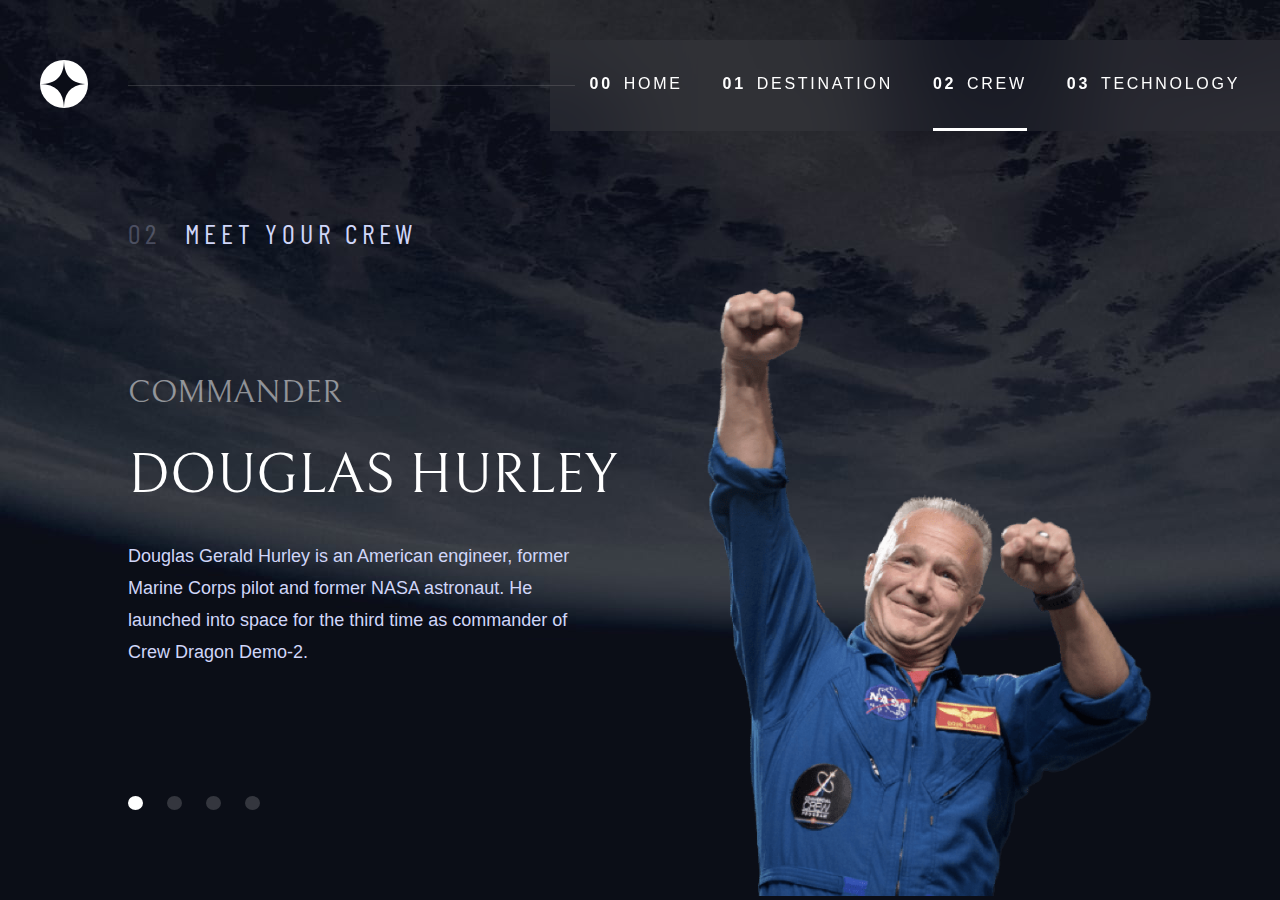
==== src/crew.html @ 6f68a26a "Add crew bios for desktop" ====
<!DOCTYPE html>
<html lang="en">
<head>
  <meta charset="UTF-8">
  <meta name="viewport" content="width=device-width, initial-scale=1.0">

  <link rel="icon" type="image/png" sizes="32x32" href="./assets/favicon-32x32.png">
  <link rel="stylesheet" href="./assets/styles.css">
  <link rel="stylesheet" href="https://fonts.googleapis.com/css2?family=Barlow+Condensed:wght@400;500&family=Bellefair&display=swap">

  <script src="./assets/main.js"></script>

  <title>Frontend Mentor | Space tourism website</title>
</head>
<body class="crew-data">
  
    <section class="header">
      <header>
        <div><img class="logo" src="./assets/shared/logo.svg" alt=""></div>
        <div class="separator"></div>
        <nav>
          <ul id="menu">
            <li><a href="index.html"><span>00</span>Home</a></li>
            <li><a href="destination.html"><span>01</span>Destination</a></li>
            <li class="active"><a href="crew.html"><span>02</span>Crew</a></li>
            <li><a href="technology.html"><span>03</span>Technology</a></li>
          </ul>
          <a href="javascript:void(0);" onclick="showMenu()">
            <div id="menu-icon" class="menu-icon"></div>
          </a>
        </nav>
      </header>
    </section>
  
    <section class="content">
      <h5><span class="faded-more">02</span>Meet your crew</h5>
  
      <article id="commander" class="crew active">
        <div class="details">
          <h4 class="faded-some">Commander</h4>
          <h3>Douglas Hurley</h3>
  
          <p>
            Douglas Gerald Hurley is an American engineer, former Marine Corps pilot
            and former NASA astronaut. He launched into space for the third time as
            commander of Crew Dragon Demo-2.
          </p>
  
          <ul class="slider-1">
            <a href="#" onclick="showCrewMember('commander')">
              <li class="active"></li>
            </a>
            <a href="#" onclick="showCrewMember('specialist')">
              <li></li>
            </a>
            <a href="#" onclick="showCrewMember('pilot')">
              <li></li>
            </a>
            <a href="#" onclick="showCrewMember('engineer')">
              <li></li>
            </a>
          </ul>
        </div>
  
        <div class="image">
          <img src="./assets/crew/image-douglas-hurley.png" alt="Douglas Hurley">
        </div>
      </article>
  
      <article id="specialist" class="crew">
        <div class="details">
          <h4 class="faded-some">Mission Specialist</h4>
          <h3>Mark Shuttleworth</h3>
  
          <p>
            Mark Richard Shuttleworth is the founder and CEO of Canonical, the company behind
            the Linux-based Ubuntu operating system. Shuttleworth became the first South
            African to travel to space as a space tourist.
          </p>
  
          <ul class="slider-1">
            <a href="#" onclick="showCrewMember('commander')">
              <li></li>
            </a>
            <a href="#" onclick="showCrewMember('specialist')">
              <li class="active"></li>
            </a>
            <a href="#" onclick="showCrewMember('pilot')">
              <li></li>
            </a>
            <a href="#" onclick="showCrewMember('engineer')">
              <li></li>
            </a>
          </ul>
        </div>
  
        <div class="image">
          <img src="./assets/crew/image-mark-shuttleworth.png" alt="Mark Shuttleworth">
        </div>
      </article>
  
      <article id="pilot" class="crew">
        <div class="details">
          <h4 class="faded-some">Pilot</h4>
          <h3>Victor Glover</h3>
  
          <p>
            Pilot on the first operational flight of the SpaceX Crew Dragon to the
            International Space Station. Glover is a commander in the U.S. Navy where
            he pilots an F/A-18.He was a crew member of Expedition 64, and served as a
            station systems flight engineer.
          </p>
  
          <ul class="slider-1">
            <a href="#" onclick="showCrewMember('commander')">
              <li></li>
            </a>
            <a href="#" onclick="showCrewMember('specialist')">
              <li></li>
            </a>
            <a href="#" onclick="showCrewMember('pilot')">
              <li class="active"></li>
            </a>
            <a href="#" onclick="showCrewMember('engineer')">
              <li></li>
            </a>
          </ul>
        </div>
  
        <div class="image">
          <img src="./assets/crew/image-victor-glover.png" alt="Victor Glover">
        </div>
      </article>
  
      <article id="engineer" class="crew">
        <div class="details">
          <h4 class="faded-some">Flight Engineer</h4>
          <h3>Anousheh Ansari</h3>
  
          <p>
            Anousheh Ansari is an Iranian American engineer and co-founder of Prodea Systems.
            Ansari was the fourth self-funded space tourist, the first self-funded woman to
            fly to the ISS, and the first Iranian in space.
          </p>
  
          <ul class="slider-1">
            <a href="#" onclick="showCrewMember('commander')">
              <li></li>
            </a>
            <a href="#" onclick="showCrewMember('specialist')">
              <li></li>
            </a>
            <a href="#" onclick="showCrewMember('pilot')">
              <li></li>
            </a>
            <a href="#" onclick="showCrewMember('engineer')">
              <li class="active"></li>
            </a>
          </ul>
        </div>
  
        <div class="image">
          <img src="./assets/crew/image-anousheh-ansari.png" alt="Anousheh Ansari">
        </div>
      </article>
    </section>

</body>
</html>
---- src/assets/styles.css ----
:root {
    --color-primary: #FFFFFF;
    --color-accent: #D0D6F9;
    --color-gray: #979797;
    --color-background: #0B0D17;

    --menu-blur: blur(40px);
}

/*
 *********   *********    *******    *********  ********** 
 *********   *********   *********   *********  ********** 
 **      **  **         **           **             **     
 **      **  **         **           **             **     
 ********    ********    ********    ********       **     
 ********    ********     ********   ********       **     
 **      **  **                  **  **             **     
 **      **  **                  **  **             **     
 **      **  *********   *********   *********      **     
 **      **  *********    *******    *********      **     
*/

*, *::before, *::after {
    margin: 0;
    padding: 0;
    box-sizing: border-box;
}

/*
 *********     *****      *******    ********* 
 *********    *******    *********   ********* 
 **      **  **     **  **           **        
 **      **  **     **  **           **        
 ********    *********   ********    ********  
 ********    *********    ********   ********  
 **      **  **     **           **  **        
 **      **  **     **           **  **        
 *********   **     **   *********   ********* 
 *********   **     **    *******    ********* 
*/

html {
    height: 100%;
}

body {
    min-height: 100%;
    font-family: 'Barlow', sans-serif;
    font-weight: 200;
    color: var(--color-primary);
    background-color: var(--color-background);
    background-size: cover;
}

a {
    color: inherit;
    text-decoration: none;
}

button {
    width: 274px;
    height: 274px;
    color: var(--color-background);
    background-color: var(--color-primary);
    border: 0;
    border-radius: 50%;
    font-family: 'Bellefair', serif;
    font-size: 2rem;
    text-transform: uppercase;
}

button:hover {
    box-shadow: 
        rgba(255 255 255 / 10.36%)
        0 0 0 88px;
    cursor: pointer;
}

h1, h2, h3, h4 {
    font-family: 'Bellefair', serif;
}

h1, h2, h3, h4, h5 {
    font-weight: normal;
    text-transform: uppercase;
}

h1 {
    font-size: 150px;
}

h2 {
    font-size: 100px;
}

h3 {
    font-size: 3.5rem;
}

h4 {
    font-size: 2rem;
}

h5 {
    font-family: 'Barlow Condensed', sans-serif;
    font-size: 1.75rem;
    letter-spacing: 4.75px;
    color: var(--color-accent);
}

p {
    font-size: 1.125rem;
    line-height: 2rem;
    color: var(--color-accent);
}

ul {
    list-style: none;
}

/*
  ******     **            *****      *******      *******    *********    *******   
 ********    **           *******    *********    *********   *********   *********  
**      **   **          **     **  **           **           **         **          
**           **          **     **  **           **           **         **          
**           **          *********   ********     ********    ********    ********   
**           **          *********    ********     ********   ********     ********  
**           **          **     **           **           **  **                  ** 
**       **  **          **     **           **           **  **                  ** 
 *********   *********   **     **   *********    *********   *********   *********  
  *******    *********   **     **    *******      *******    *********    *******   
*/

body.home {
    background: 
        var(--color-background) 
        url("./home/background-home-desktop.jpg") 
        no-repeat;
}

body.destination-data {
    background: 
        var(--color-background) 
        url("./destination/background-destination-desktop.jpg") 
        no-repeat;
}

body.crew-data {
    display: flex;
    flex-direction: column;
    background: 
        var(--color-background) 
        url("./crew/background-crew-desktop.jpg") 
        no-repeat;
}

.faded-some {
    opacity: 0.5;
}

.faded-more {
    opacity: 0.25;
}

.subheading-1 {
    font-family: 'Bellefair', serif;
    font-size: 1.75rem;
    text-transform: uppercase;
}

.subheading-2 {
    font-family: 'Barlow Condensed', sans-serif;
    font-size: .875rem;
    text-transform: uppercase;
    letter-spacing: 2.35px;
}

.separator {
    width: 100%;
    height: 1px;
    background-color: var(--color-gray);
    opacity: .25;
}

.slider-1 {
    display: flex;
    gap: 1.5rem;
}

.slider-1 li {
    width: 15px;
    height: 14px;
    border-radius: 50%;
    background-color: var(--color-primary);
    opacity: 0.17;
}

.slider-1 li:hover {
    opacity: 0.5;
}

.slider-1 li.active {
    opacity: 1;
}

/*
 **      **  *********    *****    *********    *********  *********  
 **      **  *********   *******   **********   *********  *********  
 **      **  **         **     **  **       **  **         **      ** 
 **      **  **         **     **  **       **  **         **      ** 
 **********  ********   *********  **       **  ********   ********   
 **********  ********   *********  **       **  ********   ********   
 **      **  **         **     **  **       **  **         **      ** 
 **      **  **         **     **  **       **  **         **      ** 
 **      **  *********  **     **  **********   *********  **      ** 
 **      **  *********  **     **  *********    *********  **      ** 
*/

header {
    display: flex;
    justify-content: space-between;
    align-items: center;
    width: 100%;
    margin: 40px 0;
    font-size: 1rem;
    letter-spacing: 2.7px;
}

header .logo {
    margin: 0 40px;
}

header .separator {
    flex-grow: 2;
    margin-right: -2vw;
    z-index: 1;
}

nav {
    display: flex;
    justify-content: center;
    padding: 0 2.5rem;
    background-color: rgba(255, 255, 255, 0.04);
    backdrop-filter: var(--menu-blur);
    text-transform: uppercase;
}

nav span {
    padding-right: 11px;
    font-weight: bold;
}

nav ul {
    display: flex;
    gap: 2.5rem;
}

nav li {
    padding: 35px 0;
    border-bottom: 3px solid transparent;
    width: max-content;
}

nav a {
    height: 25px;
}

nav .menu-icon {
    display: none;
    position: relative;
}

nav .menu-icon,
nav .menu-icon::after,
nav .menu-icon::before {
    width: 24px;
    height: 3px;
    background-color: var(--color-accent);
}

nav .menu-icon::after,
nav .menu-icon::before {
    content: "";
    position: absolute;
    left: 0;
}

nav .menu-icon::before {
    top: -9px;
}

nav .menu-icon::after {
    top: 9px;
}

nav #menu.expanded {
    position: absolute;
    top: 0;
    left: 30%;
    right: 1px;
    bottom: 0;

    padding: 7rem 2rem 0;

    display: flex;
    flex-direction: column;
    gap: 0;

    font-size: 1rem;

    background-color: rgba(255,255,255,.04);
    backdrop-filter: var(--menu-blur);
}

nav #menu.expanded li {
    border: 0;
    padding: 1rem 0;
}

nav #menu.expanded span {
    display: inline-block;
}

nav #menu-icon.expanded {
    background-color: transparent;
}

nav #menu-icon.expanded:before {
    transform: translateY(9px) rotate(45deg);
}
  
nav #menu-icon.expanded:after {
    transform: translateY(-9px) rotate(-45deg);
}

nav #menu-icon.expanded div {
    transform: scale(0);
}

.tabs ul {
    display: flex;
    gap: 1.5rem;
}

.tabs li {
    font-size: 1rem;
    text-transform: uppercase;
    color: var(--color-accent);

    padding-bottom: 12px;
    border-bottom: 3px solid transparent;
}

.tabs li.active {
    color: var(--color-primary);
}

li.active,
nav li:active,
.tabs li:active {
    border-bottom-color: var(--color-primary);
}

nav li:hover,
.tabs li:hover {
    border-bottom-color: var(--color-gray);
}

/*
 **      **  *********  *********     *******   
 **      **  *********  *********    *********  
 **      **  **         **      **  **       ** 
 **      **  **         **      **  **       ** 
 **********  ********   ********    **       ** 
 **********  ********   ********    **       ** 
 **      **  **         **      **  **       ** 
 **      **  **         **      **  **       ** 
 **      **  *********  **      **   *********  
 **      **  *********  **      **    *******   
*/

.hero {
    display: flex;
    justify-content: space-around;
    margin: 25vh auto;
}

.hero div {
    display: flex;
    flex-direction: column;
    width: min-content;
}

/***/

section.content {
    display: flex;
    flex-direction: column;
    flex-grow: 1;
    gap: 3rem;
    width: 100vw;
    height: 100%;
    padding: 5vh 10vw 0;
}

.destination p {
    min-height: 8rem;
}

.crew-data .content > h5 {
    margin-bottom: -5rem;
}

.content > h5 > span {
    /* color: var(--color-primary); */
    padding-right: 1.5rem;
}

.content > article {
    display: grid;
    grid-template-columns: 1fr 1fr;
    align-items: center;
    gap: 7vw;
    flex-grow: 1;
}

article:not([class~='active']) {
    display: none;
}

article > .details {
    display: flex;
    flex-direction: column;
    gap: 2rem;
    /* for crew */
    align-self: end;
    margin-bottom: 10vh;
}

.details > h3 {
    width: max-content; /* for crew member name */
}

.destination .details p {
    margin: -1.5rem 0 2rem;
}

.crew .details p {
    width: 48ch;
    height: 14rem;
}

.travel-info {
    display: grid;
    grid-template-columns: 1fr 1fr;
    grid-template-rows: 1fr 1fr;
    grid-auto-flow: column;
}

.travel-info .subheading-2 {
    color: var(--color-accent);
}

.crew .image {
    text-align: right;
    align-self: end;
}

.crew img {
    max-width: 100%;
}

/*
 **        **  *********  *********    ********    *****   
 ***      ***  *********  **********   ********   *******  
 ****    ****  **         **       **     **     **     ** 
 ** **  ** **  **         **       **     **     **     ** 
 **  ****  **  ********   **       **     **     ********* 
 **   **   **  ********   **       **     **     ********* 
 **        **  **         **       **     **     **     ** 
 **        **  **         **       **     **     **     ** 
 **        **  *********  **********   ********  **     ** 
 **        **  *********  *********    ********  **     ** 
*/

/*
 ***       #####    #    ####   #      #####  ##### 
 *****       #     # #   #   #  #      #        #   
 *******     #    #####  ####   #      ####     #   
 *****       #    #   #  #   #  #      #        #   
 ***         #    #   #  ####   #####  #####    #   
 */

@media only screen and (max-width: 768px) {
    body.home {
        background-image: url("./home/background-home-tablet.jpg");
        background-position: bottom;
    }
    button {
        width: 242px;
        height: 242px;
    }
    button:hover {
        box-shadow: 
        rgba(255 255 255 / 10.36%)
        0 0 0 77px;
    }
    h5 {
        font-size: 1.25rem;
    }
    header {
        margin: auto;
    }
    header .separator {
        display: none;
    }
    nav {
        font-size: .875rem;
    }
    nav span {
        display: none;
    }
    .hero {
        flex-direction: column;
        align-items: center;
        row-gap: 8rem;
        margin: 10vh auto;
    }
    .hero div {
        align-items: center;
        row-gap: 2rem;
    }
    .hero p {
        font-size: 1rem;
        text-align: center;
    }
}

/*
 ***       #     #   ####   ####   #####  #      ##### 
 *****     ##   ##  #    #  #   #    #    #      #     
 *******   # # # #  #    #  ####     #    #      ####  
 *****     #  #  #  #    #  #   #    #    #      #     
 ***       #     #   ####   ####   #####  #####  ##### 
 */

@media only screen and (max-width: 375px) {
    /* general */
    body.home {
        background-image: url("./home/background-home-mobile.jpg");
        background-position: bottom;
    }
    button {
        width: 150px;
        height: 150px;
        font-size: 1.25rem;
        letter-spacing: 1.25px;
    }
    button:hover {
        box-shadow: 
        rgba(255 255 255 / 10.36%)
        0 0 0 48px;
    }
    h1 {
        font-size: 5rem;
    }
    h5 {
        font-size: 1rem;
    }

    /* header */
    header {
        margin: 1.5rem 0;
    }
    header .logo {
        width: 40px;
        height: auto;
        margin: auto 1.5rem;
    }
    header .separator {
        display: none;
    }
    nav {
        padding: 0 1.5rem;
        background: none;
        backdrop-filter: none;
    }
    nav ul {
        display: none;
    }

    nav .menu-icon {
        display: inline-block;
    }    

    /* hero */
    .hero {
        flex-direction: column;
        align-items: center;
        row-gap: 4rem;
        margin: 5vh 1.5rem;
    }
    .hero div {
        align-items: center;
        row-gap: 2rem;
        width: auto;
    }
    .hero p {
        font-size: 15px;
        text-align: center;
    }
}
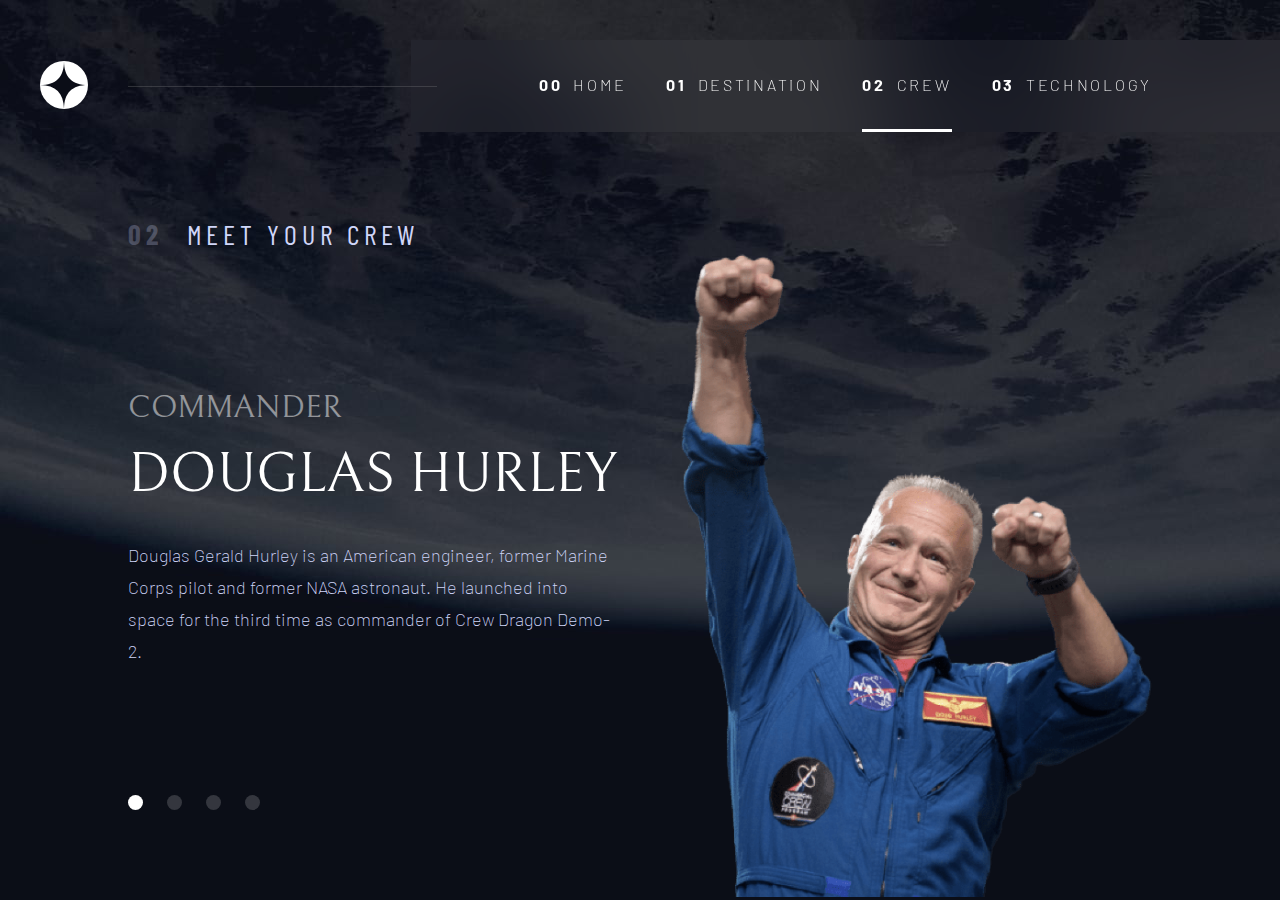
==== commit ee2b84cf: "Add support for tablet and mobile screen sizes" ====
--- a/src/crew.html
+++ b/src/crew.html
@@ -6,7 +6,7 @@
 
   <link rel="icon" type="image/png" sizes="32x32" href="./assets/favicon-32x32.png">
   <link rel="stylesheet" href="./assets/styles.css">
-  <link rel="stylesheet" href="https://fonts.googleapis.com/css2?family=Barlow+Condensed:wght@400;500&family=Bellefair&display=swap">
+  <link rel="stylesheet" href="https://fonts.googleapis.com/css2?family=Barlow&family=Barlow+Condensed:wght@400;500&family=Bellefair&display=swap">
 
   <script src="./assets/main.js"></script>
 
@@ -37,8 +37,10 @@
   
       <article id="commander" class="crew active">
         <div class="details">
-          <h4 class="faded-some">Commander</h4>
-          <h3>Douglas Hurley</h3>
+          <div>
+            <h4 class="faded-some">Commander</h4>
+            <h3>Douglas Hurley</h3>
+          </div>
   
           <p>
             Douglas Gerald Hurley is an American engineer, former Marine Corps pilot
@@ -60,8 +62,8 @@
               <li></li>
             </a>
           </ul>
-        </div>
-  
+          </div>
+
         <div class="image">
           <img src="./assets/crew/image-douglas-hurley.png" alt="Douglas Hurley">
         </div>
@@ -69,8 +71,10 @@
   
       <article id="specialist" class="crew">
         <div class="details">
-          <h4 class="faded-some">Mission Specialist</h4>
-          <h3>Mark Shuttleworth</h3>
+          <div>
+            <h4 class="faded-some">Mission Specialist</h4>
+            <h3>Mark Shuttleworth</h3>
+          </div>
   
           <p>
             Mark Richard Shuttleworth is the founder and CEO of Canonical, the company behind
@@ -101,8 +105,10 @@
   
       <article id="pilot" class="crew">
         <div class="details">
-          <h4 class="faded-some">Pilot</h4>
-          <h3>Victor Glover</h3>
+          <div>
+            <h4 class="faded-some">Pilot</h4>
+            <h3>Victor Glover</h3>
+          </div>
   
           <p>
             Pilot on the first operational flight of the SpaceX Crew Dragon to the
@@ -134,8 +140,10 @@
   
       <article id="engineer" class="crew">
         <div class="details">
-          <h4 class="faded-some">Flight Engineer</h4>
-          <h3>Anousheh Ansari</h3>
+          <div>
+            <h4 class="faded-some">Flight Engineer</h4>
+            <h3>Anousheh Ansari</h3>
+          </div>
   
           <p>
             Anousheh Ansari is an Iranian American engineer and co-founder of Prodea Systems.
--- a/src/assets/styles.css
+++ b/src/assets/styles.css
@@ -50,6 +50,7 @@
     color: var(--color-primary);
     background-color: var(--color-background);
     background-size: cover;
+    background-repeat: no-repeat;
 }
 
 a {
@@ -132,26 +133,25 @@
 */
 
 body.home {
-    background: 
-        var(--color-background) 
-        url("./home/background-home-desktop.jpg") 
-        no-repeat;
+    background-image: url("./home/background-home-desktop.jpg");
 }
 
 body.destination-data {
-    background: 
-        var(--color-background) 
-        url("./destination/background-destination-desktop.jpg") 
-        no-repeat;
+    display: flex;
+    flex-direction: column;
+    background-image: url("./destination/background-destination-desktop.jpg");
 }
 
 body.crew-data {
     display: flex;
     flex-direction: column;
-    background: 
-        var(--color-background) 
-        url("./crew/background-crew-desktop.jpg") 
-        no-repeat;
+    background-image: url("./crew/background-crew-desktop.jpg");
+}
+
+body.technology-data {
+    display: flex;
+    flex-direction: column;
+    background-image: url("./technology/background-technology-desktop.jpg");
 }
 
 .faded-some {
@@ -160,6 +160,12 @@
 
 .faded-more {
     opacity: 0.25;
+}
+
+.nav-text {
+    font-size: 1rem;
+    color: var(--color-accent);
+    text-transform: uppercase;
 }
 
 .subheading-1 {
@@ -189,7 +195,7 @@
 
 .slider-1 li {
     width: 15px;
-    height: 14px;
+    height: 15px;
     border-radius: 50%;
     background-color: var(--color-primary);
     opacity: 0.17;
@@ -201,6 +207,34 @@
 
 .slider-1 li.active {
     opacity: 1;
+}
+
+.slider-2 {
+    display: flex;
+    flex-direction: column;
+    gap: 2rem;
+    font-family: 'Bellefair', serif;
+    font-size: 2rem;
+}
+
+.slider-2 li {
+    display: flex;
+    justify-content: center;
+    align-items: center;
+    width: 5rem;
+    height: 5rem;
+    border: 1px solid rgba(255 255 255 / 25%);
+    border-radius: 50%;
+}
+
+.slider-2 li:hover {
+    border-color: rgba(255 255 255 / 100%);
+}
+
+.slider-2 li.active {
+    color: var(--color-background);
+    background-color: var(--color-primary);
+    border-color: rgba(255 255 255 / 100%);
 }
 
 /*
@@ -239,7 +273,7 @@
 nav {
     display: flex;
     justify-content: center;
-    padding: 0 2.5rem;
+    padding: 0 10vw;
     background-color: rgba(255, 255, 255, 0.04);
     backdrop-filter: var(--menu-blur);
     text-transform: uppercase;
@@ -393,7 +427,7 @@
 
 /***/
 
-section.content {
+.content {
     display: flex;
     flex-direction: column;
     flex-grow: 1;
@@ -403,6 +437,10 @@
     padding: 5vh 10vw 0;
 }
 
+.technology-data .content {
+    gap: 1rem;
+}
+
 .destination p {
     min-height: 8rem;
 }
@@ -412,19 +450,27 @@
 }
 
 .content > h5 > span {
-    /* color: var(--color-primary); */
     padding-right: 1.5rem;
+    font-weight: bold;
 }
 
 .content > article {
     display: grid;
     grid-template-columns: 1fr 1fr;
     align-items: center;
-    gap: 7vw;
+    gap: 5vw;
     flex-grow: 1;
 }
 
-article:not([class~='active']) {
+.content > article.technology {
+    display: grid;
+    grid-template-columns: auto 1fr 1fr;
+    align-items: center;
+    gap: 5rem;
+    flex-grow: unset;
+}
+
+.content > article:not([class~='active']) {
     display: none;
 }
 
@@ -437,7 +483,13 @@
     margin-bottom: 10vh;
 }
 
-.details > h3 {
+.crew .details > div {
+    display: flex;
+    flex-direction: column;
+    gap: 1rem;
+}
+
+.details h3 {
     width: max-content; /* for crew member name */
 }
 
@@ -446,18 +498,28 @@
 }
 
 .crew .details p {
-    width: 48ch;
+    /* width: 48ch; */
     height: 14rem;
+}
+
+.technology .details p {
+    /* width: 46ch; */
+    height: 12rem;
 }
 
 .travel-info {
     display: grid;
     grid-template-columns: 1fr 1fr;
-    grid-template-rows: 1fr 1fr;
     grid-auto-flow: column;
+    gap: 2rem;
+}
+
+.travel-info > div {
+    width: 100%;
 }
 
 .travel-info .subheading-2 {
+    margin-bottom: 1em;
     color: var(--color-accent);
 }
 
@@ -468,6 +530,14 @@
 
 .crew img {
     max-width: 100%;
+}
+
+.technology img.landscape {
+    display: none;
+}
+
+.technology img.portrait {
+    display: initial;
 }
 
 /*
@@ -496,6 +566,18 @@
         background-image: url("./home/background-home-tablet.jpg");
         background-position: bottom;
     }
+    body.destination-data {
+        background-image: url("./destination/background-destination-tablet.jpg");
+        background-position: bottom;
+    }
+    body.crew-data {
+        background-image: url("./crew/background-crew-tablet.jpg");
+        background-position: top;
+    }
+    body.technology-data {
+        background-image: url("./technology/background-technology-tablet.jpg");
+        background-position: bottom;
+    }
     button {
         width: 242px;
         height: 242px;
@@ -505,9 +587,46 @@
         rgba(255 255 255 / 10.36%)
         0 0 0 77px;
     }
+    h2 {
+        font-size: 5rem;
+    }
+    h3 {
+        font-size: 2.5rem;
+    }
+    h4 {
+        font-size: 1.5rem;
+    }
     h5 {
         font-size: 1.25rem;
     }
+    .slider-1 {
+        gap: 1rem;
+    }
+    .slider-1 li {
+        width: 10px;
+        height: 10px;
+    }    
+    .slider-2 li {
+        width: 3.75rem;
+        height: 3.75rem;
+    }
+    /* Global */
+    .content {
+        padding: 4vh 40px 0;
+    }
+    .content > h5 > span {
+        padding-right: 1rem;
+    }
+    .details p {
+        font-size: 1rem;
+        line-height: 28px;
+        text-align: center;
+        /* width: 100% !important; */
+    }
+    .travel-info > div {
+        text-align: center;
+    }
+    /* Header */
     header {
         margin: auto;
     }
@@ -520,6 +639,7 @@
     nav span {
         display: none;
     }
+    /* Home */
     .hero {
         flex-direction: column;
         align-items: center;
@@ -530,10 +650,84 @@
         align-items: center;
         row-gap: 2rem;
     }
-    .hero p {
-        font-size: 1rem;
-        text-align: center;
-    }
+    /* Desination */
+    article.destination {
+        display: flex;
+        flex-direction: column;
+    }
+    article.destination img {
+        max-width: 300px;
+    }
+    article.destination > .details {
+        align-items: center;
+        margin-bottom: 0;
+        margin-inline: 2.75rem;
+    }
+    article.destination .details p {
+        margin-bottom: -1.5rem;
+    }
+    article.destination .travel-info {
+        width: 100%;
+        justify-items: center;
+    }
+    /* Crew */
+    .crew-data .content h5 {
+        margin-bottom: 0;
+    }
+    article.crew {
+        display: flex;
+        flex-direction: column;
+        gap: 4vh;
+    }
+    article.crew > .details {
+        align-items: center;
+        align-self: center;
+        gap: 1rem;
+        margin-bottom: 0;
+        margin-inline: 4rem;
+    }
+    article.crew > .details > div {
+        align-items: center;
+    }
+    article.crew > .details p {
+        height: 8em;
+    }
+    article.crew .image {
+        height: 50vh;
+        align-self: center;
+    }
+    article.crew img {
+        height: 100%;
+    }
+    /* Technology */
+    .content article.technology {
+        grid-template: repeat(2, auto) / none;
+        justify-items: center;
+        margin-left: -40px;
+        gap: 3rem;
+    }
+    article.technology > .image {
+        grid-area: 1 / 1;
+        overflow: hidden;
+        width: 100vw;
+    }
+    article.technology > .details {
+        gap: 1rem;
+        align-items: center;
+        /* width: 51ch; */
+    }
+    .technology img.landscape {
+        display: initial;
+        width: 101vw;
+    }
+    .technology img.portrait {
+        display: none;
+    }
+    .technology .slider-2 {
+        flex-direction: row;
+    }
+    
+    
 }
 
 /*
@@ -550,6 +744,18 @@
         background-image: url("./home/background-home-mobile.jpg");
         background-position: bottom;
     }
+    body.destination-data {
+        background-image: url("./destination/background-destination-mobile.jpg");
+        background-position: bottom;
+    }
+    body.crew-data {
+        background-image: url("./crew/background-crew-mobile.jpg");
+        background-position: bottom;
+    }
+    body.technology-data {
+        background-image: url("./technology/background-technology-mobile.jpg");
+        background-position: bottom;
+    }
     button {
         width: 150px;
         height: 150px;
@@ -564,10 +770,31 @@
     h1 {
         font-size: 5rem;
     }
+    h2 {
+        font-size: 3.5rem;
+    }
+    h3 {
+        font-size: 1.5rem;
+    }
+    h4 {
+        font-size: 1rem;
+    }
     h5 {
         font-size: 1rem;
     }
-
+    .slider-2 {
+        font-size: 1rem;
+    }
+    .slider-2 li {
+        width: 2.5rem;
+        height: 2.5rem;
+    }
+    .content {
+        padding-top: 0;
+        gap: 1rem;
+        align-items: center;
+        padding-inline: 24px;
+    }
     /* header */
     header {
         margin: 1.5rem 0;
@@ -605,8 +832,51 @@
         row-gap: 2rem;
         width: auto;
     }
-    .hero p {
+
+    /* global */
+    .details p {
         font-size: 15px;
+        line-height: 25px;
         text-align: center;
     }
+
+    /* Desination */
+    article.destination > .details {
+        margin-inline: 0;
+    }
+    article.destination img {
+        max-width: 170px;
+    }
+    article.destination .travel-info {
+        grid-template-columns: auto;
+        grid-template-rows: 1fr 1fr;
+    }
+    /* Crew */
+    article.crew {
+        display: grid;
+        gap: 4vh;
+        grid-template: auto / 1fr;
+        flex-grow: unset;
+    }
+    article.crew > .details {
+        margin-inline: 0;
+    }
+    article.crew .image {
+        grid-row: 1;
+        width: 100%;
+        height: 30vh;
+        text-align: center;
+        border-bottom: 1px solid #3b3b4b;
+    }
+    article.crew .slider-1 {
+        order: -1;
+    }
+    /* Technology */
+    .content > article.technology {
+        margin-left: 0;
+        gap: 2rem;
+    }
+    article.technology > .details {
+        margin-inline: 24px;
+    }
 }